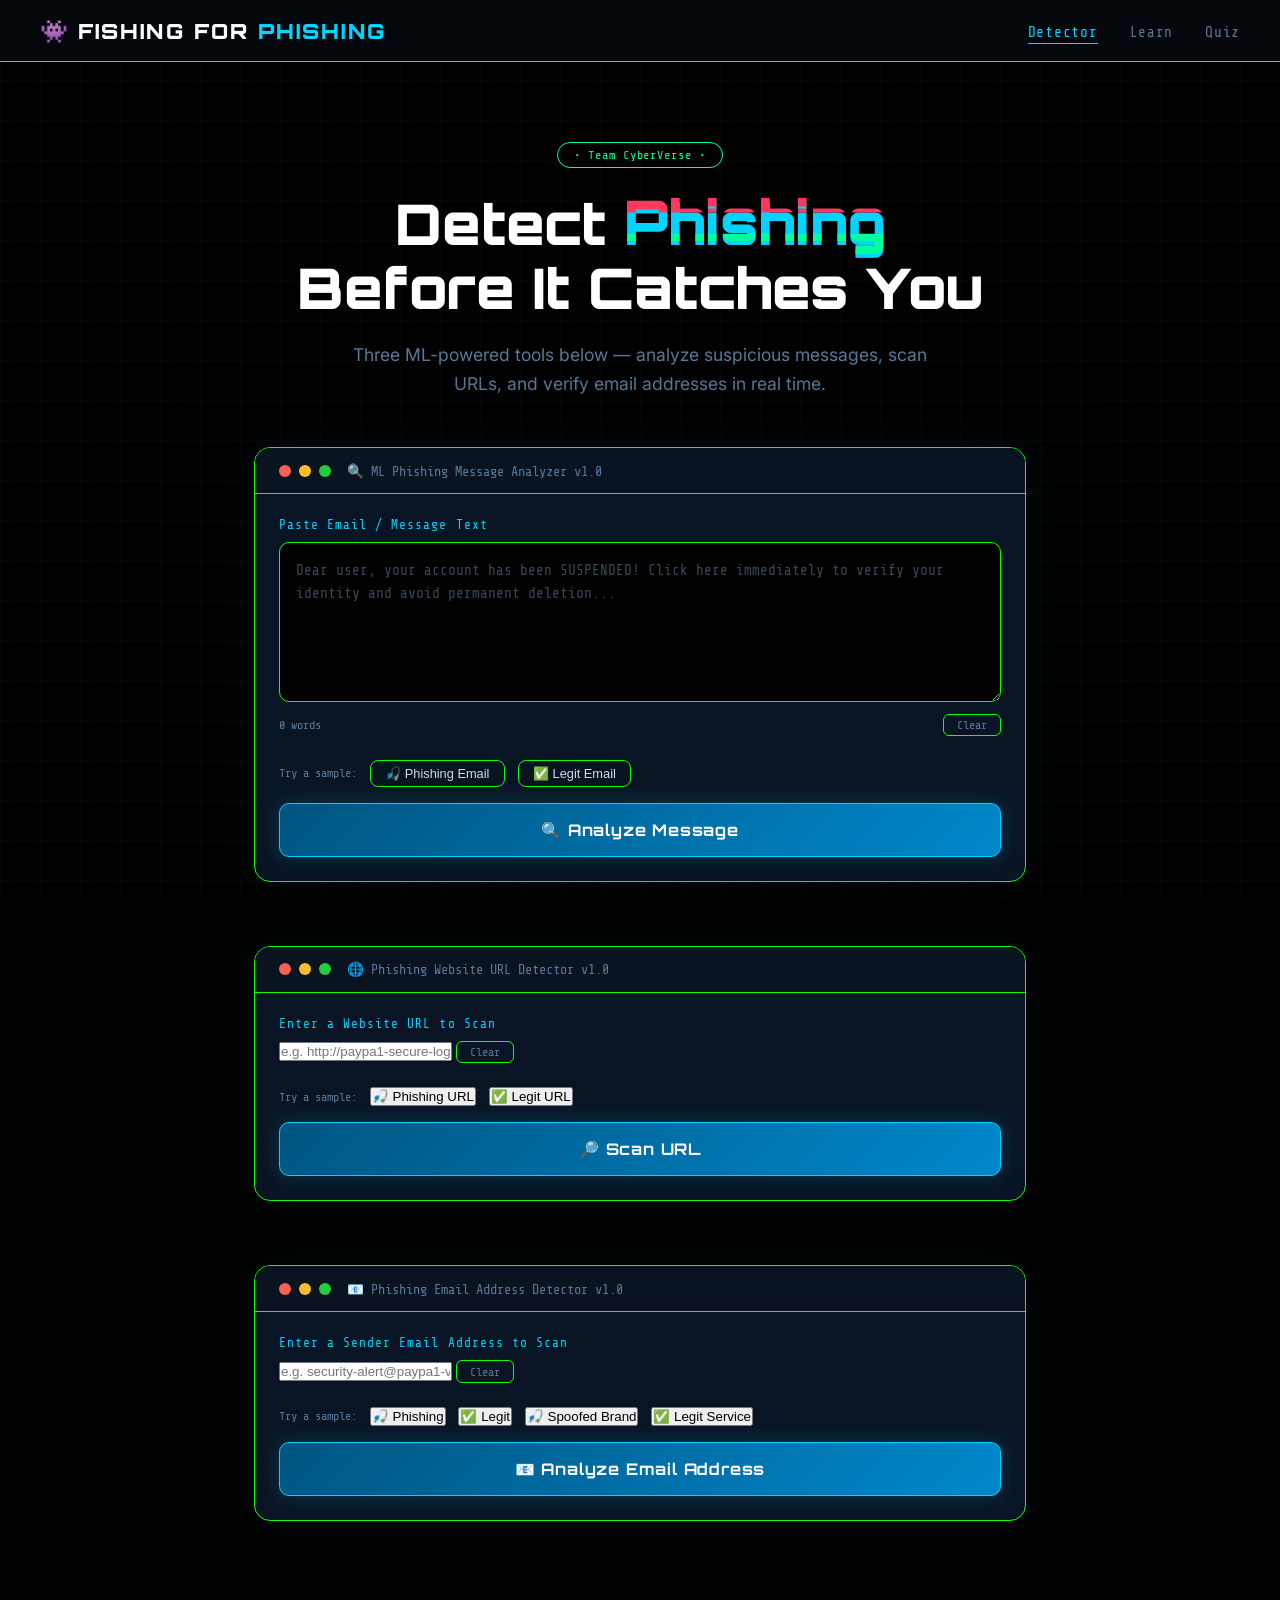
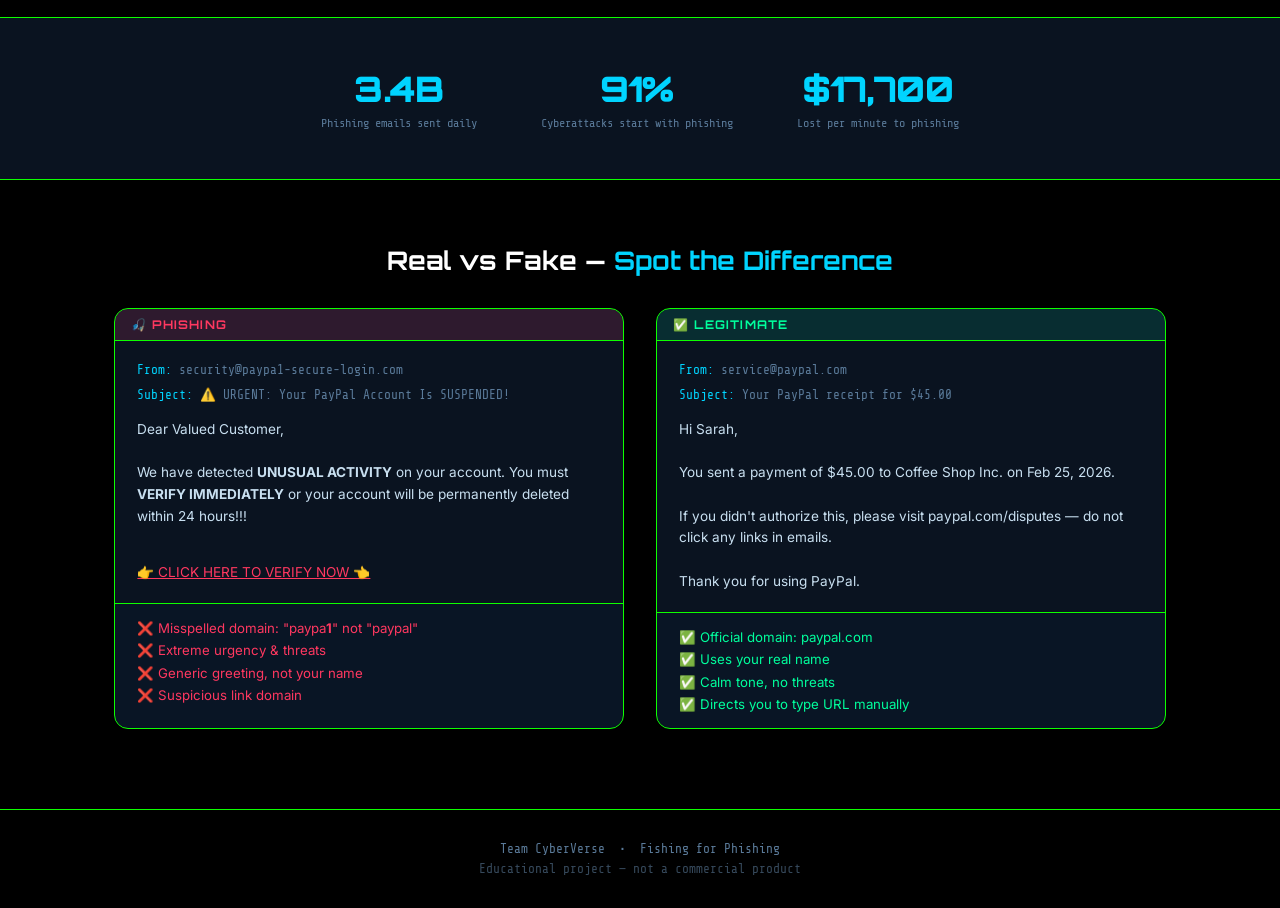
==== templates/index.html @ 33f304bc "added files via upload Added files to create repositary" ====
<!DOCTYPE html>
<html lang="en">
<head>
  <meta charset="UTF-8" />
  <meta name="viewport" content="width=device-width, initial-scale=1.0"/>
  <title>Fishing for Phishing</title>
  <link rel="stylesheet" href="/static/css/style.css" />
  <link href="https://fonts.googleapis.com/css2?family=Share+Tech+Mono&family=Orbitron:wght@400;700;900&family=Inter:wght@300;400;600&display=swap" rel="stylesheet"/>
</head>
<body>

  <div class="bg-grid"></div>
  <div class="scanline"></div>

  <!-- NAV -->
  <nav class="navbar">
    <div class="nav-logo">
      <span class="logo-icon">👾</span>
      <span class="logo-text">FISHING FOR <span class="accent">PHISHING</span></span>
    </div>
    <ul class="nav-links">
      <li><a href="/" class="active">Detector</a></li>
      <li><a href="/learn">Learn</a></li>
      <li><a href="/quiz">Quiz</a></li>
    </ul>
  </nav>

  <!-- HERO -->
  <section class="hero">
    <div class="hero-badge">• Team CyberVerse • </div>
    <h1 class="hero-title">
      Detect <span class="glitch" data-text="Phishing">Phishing</span><br/>Before It Catches You
    </h1>
    <p class="hero-subtitle">
      Three ML-powered tools below — analyze suspicious messages, scan URLs, and verify email addresses in real time.
    </p>
  </section>

  <!-- ══════════════════════════════════════════════
       CARD 1 — MESSAGE / EMAIL BODY DETECTOR
       ══════════════════════════════════════════════ -->
  <section class="detector-section">
    <div class="detector-card">
      <div class="card-header">
        <span class="terminal-dot red"></span>
        <span class="terminal-dot yellow"></span>
        <span class="terminal-dot green"></span>
        <span class="card-title">🔍 ML Phishing Message Analyzer v1.0</span>
      </div>

      <div class="input-area">
        <label for="messageInput">Paste Email / Message Text</label>
        <textarea id="messageInput" placeholder="Dear user, your account has been SUSPENDED! Click here immediately to verify your identity and avoid permanent deletion..."></textarea>
        <div class="input-meta">
          <span id="wordCount">0 words</span>
          <button id="clearBtn" class="btn-clear">Clear</button>
        </div>
      </div>

      <div class="samples">
        <span class="samples-label">Try a sample:</span>
        <button class="sample-btn" data-type="phishing">🎣 Phishing Email</button>
        <button class="sample-btn" data-type="legit">✅ Legit Email</button>
      </div>

      <button id="analyzeBtn" class="btn-analyze">
        <span class="btn-text">🔍 Analyze Message</span>
        <span class="btn-loading hidden">Scanning...</span>
      </button>

      <div id="resultPanel" class="result-panel hidden">
        <div class="result-header">
          <div id="verdictBadge" class="verdict-badge"></div>
          <div class="probability-wrap">
            <span class="prob-label">Phishing Probability</span>
            <div class="prob-bar-wrap"><div id="probBar" class="prob-bar"></div></div>
            <span id="probValue" class="prob-value"></span>
          </div>
        </div>
        <div class="result-columns">
          <div class="col">
            <h4 class="col-title danger-title">🚨 Red Flags</h4>
            <ul id="redFlagsList" class="flag-list"></ul>
          </div>
          <div class="col">
            <h4 class="col-title safe-title">🛡️ Safe Signs</h4>
            <ul id="safeSignsList" class="safe-list"></ul>
          </div>
        </div>
        <details class="features-details">
          <summary>⚙️ Feature Breakdown (ML Inputs)</summary>
          <div id="featuresGrid" class="features-grid"></div>
        </details>
      </div>
    </div>
  </section>

  <!-- ══════════════════════════════════════════════
       CARD 2 — URL / WEBSITE DETECTOR
       ══════════════════════════════════════════════ -->
  <section class="detector-section">
    <div class="detector-card">
      <div class="card-header">
        <span class="terminal-dot red"></span>
        <span class="terminal-dot yellow"></span>
        <span class="terminal-dot green"></span>
        <span class="card-title">🌐 Phishing Website URL Detector v1.0</span>
      </div>

      <div class="input-area">
        <label for="urlInput">Enter a Website URL to Scan</label>
        <div class="url-input-row">
          <input type="text" id="urlInput" class="url-input"
            placeholder="e.g. http://paypa1-secure-login.xyz/verify"
            autocomplete="off" spellcheck="false"/>
          <button id="clearUrlBtn" class="btn-clear">Clear</button>
        </div>
      </div>

      <div class="samples">
        <span class="samples-label">Try a sample:</span>
        <button class="url-sample-btn" data-url="http://paypa1-secure-login.xyz/verify?user=admin">🎣 Phishing URL</button>
        <button class="url-sample-btn" data-url="https://www.paypal.com/signin">✅ Legit URL</button>
      </div>

      <button id="analyzeUrlBtn" class="btn-analyze">
        <span class="url-btn-text">🔎 Scan URL</span>
        <span class="url-btn-loading hidden">Scanning...</span>
      </button>

      <div id="urlResultPanel" class="result-panel hidden">
        <div class="result-header">
          <div id="urlVerdictBadge" class="verdict-badge"></div>
          <div class="probability-wrap">
            <span class="prob-label">Phishing Probability</span>
            <div class="prob-bar-wrap"><div id="urlProbBar" class="prob-bar"></div></div>
            <span id="urlProbValue" class="prob-value"></span>
          </div>
        </div>
        <div class="result-columns">
          <div class="col">
            <h4 class="col-title danger-title">🚨 Suspicious Signals</h4>
            <ul id="urlRedFlagsList" class="flag-list"></ul>
          </div>
          <div class="col">
            <h4 class="col-title safe-title">🛡️ Safe Signals</h4>
            <ul id="urlSafeSignsList" class="safe-list"></ul>
          </div>
        </div>
        <details class="features-details">
          <summary>⚙️ URL Feature Breakdown (ML Inputs)</summary>
          <div id="urlFeaturesGrid" class="features-grid"></div>
        </details>
      </div>
    </div>
  </section>

  <!-- ══════════════════════════════════════════════
       CARD 3 — EMAIL ADDRESS DETECTOR
       ══════════════════════════════════════════════ -->
  <section class="detector-section">
    <div class="detector-card">
      <div class="card-header">
        <span class="terminal-dot red"></span>
        <span class="terminal-dot yellow"></span>
        <span class="terminal-dot green"></span>
        <span class="card-title">📧 Phishing Email Address Detector v1.0</span>
      </div>

      <div class="input-area">
        <label for="emailInput">Enter a Sender Email Address to Scan</label>
        <div class="url-input-row">
          <input type="text" id="emailInput" class="url-input"
            placeholder="e.g. security-alert@paypa1-verify.support"
            autocomplete="off" spellcheck="false"/>
          <button id="clearEmailBtn" class="btn-clear">Clear</button>
        </div>
      </div>

      <div class="samples">
        <span class="samples-label">Try a sample:</span>
        <button class="email-sample-btn" data-email="security-alert@paypa1-account-verify.support">🎣 Phishing</button>
        <button class="email-sample-btn" data-email="no-reply@github.com">✅ Legit</button>
        <button class="email-sample-btn" data-email="noreply@amaz0n-billing-update.xyz">🎣 Spoofed Brand</button>
        <button class="email-sample-btn" data-email="receipts@stripe.com">✅ Legit Service</button>
      </div>

      <button id="analyzeEmailBtn" class="btn-analyze">
        <span class="email-btn-text">📧 Analyze Email Address</span>
        <span class="email-btn-loading hidden">Scanning...</span>
      </button>

      <div id="emailResultPanel" class="result-panel hidden">
        <div class="result-header">
          <div id="emailVerdictBadge" class="verdict-badge"></div>
          <div class="probability-wrap">
            <span class="prob-label">Phishing Probability</span>
            <div class="prob-bar-wrap"><div id="emailProbBar" class="prob-bar"></div></div>
            <span id="emailProbValue" class="prob-value"></span>
          </div>
        </div>
        <div class="result-columns">
          <div class="col">
            <h4 class="col-title danger-title">🚨 Suspicious Signals</h4>
            <ul id="emailRedFlagsList" class="flag-list"></ul>
          </div>
          <div class="col">
            <h4 class="col-title safe-title">🛡️ Safe Signals</h4>
            <ul id="emailSafeSignsList" class="safe-list"></ul>
          </div>
        </div>
        <details class="features-details">
          <summary>⚙️ Email Feature Breakdown (ML Inputs)</summary>
          <div id="emailFeaturesGrid" class="features-grid"></div>
        </details>
      </div>
    </div>
  </section>

  <!-- STATS STRIP -->
  <section class="stats-strip">
    <div class="stat-item">
      <span class="stat-number">3.4B</span>
      <span class="stat-label">Phishing emails sent daily</span>
    </div>
    <div class="stat-item">
      <span class="stat-number">91%</span>
      <span class="stat-label">Cyberattacks start with phishing</span>
    </div>
    <div class="stat-item">
      <span class="stat-number">$17,700</span>
      <span class="stat-label">Lost per minute to phishing</span>
    </div>
  </section>

  <!-- EXAMPLES SECTION -->
  <section class="examples-section">
    <h2 class="section-title">Real vs Fake — <span class="accent">Spot the Difference</span></h2>
    <div class="examples-grid">

      <div class="example-card fake-card">
        <div class="example-badge fake-badge">🎣 PHISHING</div>
        <div class="email-mock">
          <div class="email-field"><span>From:</span> security@paypa1-secure-login.com</div>
          <div class="email-field"><span>Subject:</span> ⚠️ URGENT: Your PayPal Account Is SUSPENDED!</div>
          <div class="email-body">
            Dear Valued Customer,<br/><br/>
            We have detected <strong>UNUSUAL ACTIVITY</strong> on your account. You must
            <strong>VERIFY IMMEDIATELY</strong> or your account will be permanently deleted within 24 hours!!!<br/><br/>
            <a href="#" class="fake-link">👉 CLICK HERE TO VERIFY NOW 👈</a>
          </div>
        </div>
        <ul class="red-flags-list">
          <li>❌ Misspelled domain: "paypa<strong>1</strong>" not "paypal"</li>
          <li>❌ Extreme urgency &amp; threats</li>
          <li>❌ Generic greeting, not your name</li>
          <li>❌ Suspicious link domain</li>
        </ul>
      </div>

      <div class="example-card legit-card">
        <div class="example-badge legit-badge">✅ LEGITIMATE</div>
        <div class="email-mock">
          <div class="email-field"><span>From:</span> service@paypal.com</div>
          <div class="email-field"><span>Subject:</span> Your PayPal receipt for $45.00</div>
          <div class="email-body">
            Hi Sarah,<br/><br/>
            You sent a payment of $45.00 to Coffee Shop Inc. on Feb 25, 2026.<br/><br/>
            If you didn't authorize this, please visit paypal.com/disputes — do not click any links in emails.<br/><br/>
            Thank you for using PayPal.
          </div>
        </div>
        <ul class="green-flags-list">
          <li>✅ Official domain: paypal.com</li>
          <li>✅ Uses your real name</li>
          <li>✅ Calm tone, no threats</li>
          <li>✅ Directs you to type URL manually</li>
        </ul>
      </div>

    </div>
  </section>

  <footer class="footer">
    <p>Team CyberVerse &nbsp;•&nbsp; Fishing for Phishing</p>
    <p class="footer-sub">Educational project — not a commercial product</p>
  </footer>

  <!-- ✅ Script tag — MUST be at end of body so DOM is ready -->
  <script src="/static/js/main.js"></script>

</body>
</html>
---- static/css/style.css ----
/* ═══════════════════════════════════════════════
   PhishGuard — Cybersecurity Theme CSS
   Aesthetic: Dark terminal / cyber-noir
   Fonts: Orbitron (display) + Share Tech Mono + Inter
   ═══════════════════════════════════════════════ */

:root {
  --bg: #000000;
  --bg2: #0a1320;
  --bg3: #0f1e30;
  --panel: #091525;
  --border: #0dff00;
  --border-glow: #00aaff44;
  --accent: #00d4ff;
  --accent2: #00ff9d;
  --danger: #ff3860;
  --warning: #ffb300;
  --safe: #00ff9d;
  --text: #c8dff0;
  --text-dim: #5a7a99;
  --font-display: 'Orbitron', monospace;
  --font-mono: 'Share Tech Mono', monospace;
  --font-body: 'Inter', sans-serif;
}

*, *::before, *::after { box-sizing: border-box; margin: 0; padding: 0; }

html { scroll-behavior: smooth; }

body {
  background: var(--bg);
  color: var(--text);
  font-family: var(--font-body);
  min-height: 100vh;
  overflow-x: hidden;
  position: relative;
}

/* ── Animated grid background ─────────────────── */
.bg-grid {
  position: fixed;
  inset: 0;
  background-image:
    linear-gradient(rgba(0,212,255,0.04) 1px, transparent 1px),
    linear-gradient(90deg, rgba(0,212,255,0.04) 1px, transparent 1px);
  background-size: 40px 40px;
  z-index: 0;
  pointer-events: none;
}

.scanline {
  position: fixed;
  top: -100%;
  left: 0;
  width: 100%;
  height: 2px;
  background: linear-gradient(transparent, rgba(0,212,255,0.15), transparent);
  animation: scanline 6s linear infinite;
  z-index: 1;
  pointer-events: none;
}
@keyframes scanline { to { top: 200%; } }

/* ── Navbar ────────────────────────────────────── */
.navbar {
  position: sticky;
  top: 0;
  z-index: 100;
  display: flex;
  align-items: center;
  justify-content: space-between;
  padding: 1rem 2.5rem;
  background: rgba(5,10,15,0.85);
  backdrop-filter: blur(12px);
  border-bottom: 1px solid var(--border);
}

.nav-logo {
  display: flex;
  align-items: center;
  gap: 0.5rem;
  font-family: var(--font-display);
  font-size: 1.3rem;
  font-weight: 900;
  letter-spacing: 0.1em;
  color: #fff;
}
.logo-icon { font-size: 1.4rem; }
.logo-text .accent { color: var(--accent); }

.nav-links {
  list-style: none;
  display: flex;
  gap: 2rem;
}
.nav-links a {
  text-decoration: none;
  color: var(--text-dim);
  font-family: var(--font-mono);
  font-size: 0.9rem;
  letter-spacing: 0.05em;
  transition: color 0.2s;
  position: relative;
  padding-bottom: 4px;
}
.nav-links a::after {
  content: '';
  position: absolute;
  bottom: 0; left: 0;
  width: 0; height: 1px;
  background: var(--accent);
  transition: width 0.3s;
}
.nav-links a:hover, .nav-links a.active {
  color: var(--accent);
}
.nav-links a:hover::after, .nav-links a.active::after { width: 100%; }

/* ── Hero ──────────────────────────────────────── */
.hero, .page-hero {
  position: relative;
  z-index: 2;
  text-align: center;
  padding: 5rem 2rem 3rem;
}

.hero-badge {
  display: inline-block;
  font-family: var(--font-mono);
  font-size: 0.75rem;
  color: var(--accent2);
  border: 1px solid var(--accent2);
  padding: 0.3rem 1rem;
  border-radius: 100px;
  margin-bottom: 1.5rem;
  letter-spacing: 0.08em;
  animation: pulse-border 3s ease-in-out infinite;
}
@keyframes pulse-border {
  0%,100% { box-shadow: 0 0 0 0 rgba(0,255,157,0.2); }
  50% { box-shadow: 0 0 0 8px rgba(0,255,157,0); }
}

.hero-title {
  font-family: var(--font-display);
  font-size: clamp(2rem, 5vw, 3.5rem);
  font-weight: 900;
  line-height: 1.15;
  color: #fff;
  margin-bottom: 1.2rem;
}
.accent { color: var(--accent); }

/* Glitch effect */
.glitch {
  position: relative;
  color: var(--accent);
}
.glitch::before, .glitch::after {
  content: attr(data-text);
  position: absolute;
  left: 0; top: 0;
  width: 100%; height: 100%;
}
.glitch::before {
  color: var(--danger);
  animation: glitch1 3s infinite;
  clip-path: polygon(0 0, 100% 0, 100% 35%, 0 35%);
}
.glitch::after {
  color: var(--accent2);
  animation: glitch2 3s infinite;
  clip-path: polygon(0 65%, 100% 65%, 100% 100%, 0 100%);
}
@keyframes glitch1 {
  0%,90%,100% { transform: translate(0); }
  92% { transform: translate(-3px, 1px); }
  94% { transform: translate(3px, -1px); }
}
@keyframes glitch2 {
  0%,90%,100% { transform: translate(0); }
  93% { transform: translate(3px, 1px); }
  95% { transform: translate(-3px, -1px); }
}

.hero-subtitle {
  font-size: 1.1rem;
  color: var(--text-dim);
  max-width: 600px;
  margin: 0 auto;
  line-height: 1.7;
}

/* ── Detector Card ─────────────────────────────── */
.detector-section {
  position: relative;
  z-index: 2;
  max-width: 820px;
  margin: 0 auto;
  padding: 0 1.5rem 4rem;
}

.detector-card {
  background: var(--panel);
  border: 1px solid var(--border);
  border-radius: 16px;
  overflow: hidden;
  box-shadow: 0 0 40px rgba(0,212,255,0.05), 0 0 80px rgba(0,0,0,0.5);
}

.card-header {
  background: var(--bg2);
  border-bottom: 1px solid var(--border);
  padding: 0.9rem 1.5rem;
  display: flex;
  align-items: center;
  gap: 0.5rem;
}
.terminal-dot {
  width: 12px; height: 12px;
  border-radius: 50%;
}
.terminal-dot.red    { background: #ff5f56; }
.terminal-dot.yellow { background: #ffbd2e; }
.terminal-dot.green  { background: #27c93f; }
.card-title {
  margin-left: 0.5rem;
  font-family: var(--font-mono);
  font-size: 0.85rem;
  color: var(--text-dim);
}

.input-area {
  padding: 1.5rem;
}
.input-area label {
  display: block;
  font-family: var(--font-mono);
  font-size: 0.8rem;
  color: var(--accent);
  letter-spacing: 0.08em;
  margin-bottom: 0.6rem;
}
textarea {
  width: 100%;
  min-height: 160px;
  background: var(--bg);
  border: 1px solid var(--border);
  border-radius: 10px;
  color: var(--text);
  font-family: var(--font-mono);
  font-size: 0.9rem;
  padding: 1rem;
  resize: vertical;
  transition: border-color 0.3s, box-shadow 0.3s;
  line-height: 1.6;
}
textarea:focus {
  outline: none;
  border-color: var(--accent);
  box-shadow: 0 0 0 3px rgba(0,212,255,0.1);
}
textarea::placeholder { color: var(--text-dim); opacity: 0.6; }

.input-meta {
  display: flex;
  justify-content: space-between;
  align-items: center;
  margin-top: 0.5rem;
  font-family: var(--font-mono);
  font-size: 0.75rem;
  color: var(--text-dim);
}
.btn-clear {
  background: none;
  border: 1px solid var(--border);
  color: var(--text-dim);
  padding: 0.2rem 0.8rem;
  border-radius: 6px;
  cursor: pointer;
  font-family: var(--font-mono);
  font-size: 0.75rem;
  transition: all 0.2s;
}
.btn-clear:hover { color: var(--danger); border-color: var(--danger); }

/* Samples */
.samples {
  padding: 0 1.5rem 1rem;
  display: flex;
  align-items: center;
  gap: 0.8rem;
  flex-wrap: wrap;
}
.samples-label {
  font-family: var(--font-mono);
  font-size: 0.75rem;
  color: var(--text-dim);
}
.sample-btn {
  border: 1px solid var(--border);
  background: var(--bg2);
  color: var(--text);
  padding: 0.3rem 0.9rem;
  border-radius: 8px;
  cursor: pointer;
  font-size: 0.8rem;
  transition: all 0.2s;
}
.sample-btn:hover { border-color: var(--accent); color: var(--accent); }

/* Analyze Button */
.btn-analyze {
  display: block;
  width: calc(100% - 3rem);
  margin: 0 1.5rem 1.5rem;
  padding: 1rem;
  background: linear-gradient(135deg, #005580, #0088cc);
  border: 1px solid var(--accent);
  border-radius: 10px;
  color: #fff;
  font-family: var(--font-display);
  font-size: 1rem;
  font-weight: 700;
  letter-spacing: 0.05em;
  cursor: pointer;
  transition: all 0.3s;
  box-shadow: 0 0 20px rgba(0,212,255,0.2);
  text-decoration: none;
}
.btn-analyze:hover {
  background: linear-gradient(135deg, #006699, #00aaff);
  box-shadow: 0 0 30px rgba(0,212,255,0.4);
  transform: translateY(-1px);
}

.hidden { display: none !important; }

/* ── Result Panel ──────────────────────────────── */
.result-panel {
  border-top: 1px solid var(--border);
  padding: 1.5rem;
  animation: fadeIn 0.4s ease;
}
@keyframes fadeIn { from { opacity:0; transform:translateY(10px); } to { opacity:1; transform:none; } }

.result-header {
  display: flex;
  align-items: center;
  gap: 2rem;
  flex-wrap: wrap;
  margin-bottom: 1.5rem;
}

.verdict-badge {
  padding: 0.5rem 1.5rem;
  border-radius: 8px;
  font-family: var(--font-display);
  font-size: 1.1rem;
  font-weight: 900;
  letter-spacing: 0.1em;
}
.verdict-phishing {
  background: rgba(255,56,96,0.15);
  border: 2px solid var(--danger);
  color: var(--danger);
  box-shadow: 0 0 20px rgba(255,56,96,0.2);
}
.verdict-legit {
  background: rgba(0,255,157,0.1);
  border: 2px solid var(--safe);
  color: var(--safe);
  box-shadow: 0 0 20px rgba(0,255,157,0.2);
}

.probability-wrap { flex: 1; min-width: 200px; }
.prob-label {
  font-family: var(--font-mono);
  font-size: 0.75rem;
  color: var(--text-dim);
  display: block;
  margin-bottom: 0.4rem;
}
.prob-bar-wrap {
  height: 8px;
  background: var(--bg);
  border-radius: 100px;
  overflow: hidden;
  border: 1px solid var(--border);
}
.prob-bar {
  height: 100%;
  border-radius: 100px;
  transition: width 1s cubic-bezier(0.25, 1, 0.5, 1);
}
.prob-bar.danger { background: linear-gradient(90deg, var(--warning), var(--danger)); }
.prob-bar.safe   { background: linear-gradient(90deg, var(--accent), var(--safe)); }
.prob-value {
  font-family: var(--font-mono);
  font-size: 0.85rem;
  color: var(--text);
  margin-top: 0.3rem;
  display: block;
}

/* Result columns */
.result-columns {
  display: grid;
  grid-template-columns: 1fr 1fr;
  gap: 1.5rem;
  margin-bottom: 1.5rem;
}
@media (max-width: 580px) { .result-columns { grid-template-columns: 1fr; } }

.col-title {
  font-family: var(--font-mono);
  font-size: 0.8rem;
  letter-spacing: 0.06em;
  margin-bottom: 0.8rem;
}
.danger-title { color: var(--danger); }
.safe-title { color: var(--safe); }

.flag-list, .safe-list {
  list-style: none;
  display: flex;
  flex-direction: column;
  gap: 0.5rem;
}
.flag-list li, .safe-list li {
  font-size: 0.85rem;
  padding: 0.5rem 0.8rem;
  border-radius: 8px;
  line-height: 1.4;
}
.flag-list li { background: rgba(255,56,96,0.08); border-left: 2px solid var(--danger); }
.safe-list li { background: rgba(0,255,157,0.08); border-left: 2px solid var(--safe); }

/* Features details */
.features-details {
  border: 1px solid var(--border);
  border-radius: 10px;
  overflow: hidden;
}
.features-details summary {
  padding: 0.8rem 1rem;
  cursor: pointer;
  font-family: var(--font-mono);
  font-size: 0.8rem;
  color: var(--text-dim);
  background: var(--bg2);
  user-select: none;
}
.features-details summary:hover { color: var(--accent); }

.features-grid {
  display: grid;
  grid-template-columns: repeat(auto-fill, minmax(160px, 1fr));
  gap: 0.8rem;
  padding: 1rem;
  background: var(--bg);
}
.feature-item {
  background: var(--bg2);
  border: 1px solid var(--border);
  border-radius: 8px;
  padding: 0.6rem 0.8rem;
}
.feature-name {
  font-family: var(--font-mono);
  font-size: 0.7rem;
  color: var(--text-dim);
  display: block;
  margin-bottom: 0.2rem;
}
.feature-val {
  font-family: var(--font-display);
  font-size: 1rem;
  color: var(--accent);
}

/* ── Stats Strip ───────────────────────────────── */
.stats-strip {
  position: relative;
  z-index: 2;
  display: flex;
  justify-content: center;
  gap: 4rem;
  flex-wrap: wrap;
  padding: 3rem 2rem;
  background: var(--bg2);
  border-top: 1px solid var(--border);
  border-bottom: 1px solid var(--border);
  margin: 2rem 0;
}
.stat-item { text-align: center; }
.stat-number {
  display: block;
  font-family: var(--font-display);
  font-size: 2.2rem;
  font-weight: 900;
  color: var(--accent);
  letter-spacing: -0.02em;
}
.stat-label {
  font-family: var(--font-mono);
  font-size: 0.75rem;
  color: var(--text-dim);
  margin-top: 0.3rem;
}

/* ── Examples ──────────────────────────────────── */
.examples-section {
  position: relative;
  z-index: 2;
  max-width: 1100px;
  margin: 0 auto;
  padding: 2rem 1.5rem 5rem;
}
.section-title {
  font-family: var(--font-display);
  font-size: 1.6rem;
  font-weight: 700;
  color: #fff;
  margin-bottom: 2rem;
  text-align: center;
}
.examples-grid {
  display: grid;
  grid-template-columns: 1fr 1fr;
  gap: 2rem;
}
@media (max-width: 700px) { .examples-grid { grid-template-columns: 1fr; } }

.example-card {
  background: var(--panel);
  border-radius: 14px;
  overflow: hidden;
  border: 1px solid var(--border);
}
.example-badge {
  padding: 0.5rem 1rem;
  font-family: var(--font-display);
  font-size: 0.75rem;
  font-weight: 700;
  letter-spacing: 0.1em;
}
.fake-badge { background: rgba(255,56,96,0.15); color: var(--danger); }
.legit-badge { background: rgba(0,255,157,0.1); color: var(--safe); }

.email-mock {
  padding: 1.2rem 1.4rem;
  font-size: 0.85rem;
  line-height: 1.6;
  background: var(--bg2);
  border-top: 1px solid var(--border);
  border-bottom: 1px solid var(--border);
}
.email-field {
  margin-bottom: 0.3rem;
  font-family: var(--font-mono);
  font-size: 0.8rem;
  color: var(--text-dim);
}
.email-field span { color: var(--accent); }
.email-body {
  margin-top: 0.8rem;
  color: var(--text);
  font-size: 0.85rem;
}
.fake-link {
  color: var(--danger);
  text-decoration: underline;
  display: block;
  margin-top: 0.8rem;
}

.red-flags-list, .green-flags-list {
  list-style: none;
  padding: 1rem 1.4rem;
  display: flex;
  flex-direction: column;
  gap: 0.4rem;
}
.red-flags-list li { color: var(--danger); font-size: 0.83rem; }
.green-flags-list li { color: var(--safe); font-size: 0.83rem; }

/* ── Learn Page ────────────────────────────────── */
.learn-section {
  position: relative;
  z-index: 2;
  max-width: 820px;
  margin: 0 auto;
  padding: 0 1.5rem 5rem;
  display: flex;
  flex-direction: column;
  gap: 1.5rem;
}
.learn-card {
  background: var(--panel);
  border: 1px solid var(--border);
  border-radius: 14px;
  padding: 2rem;
}
.learn-icon {
  font-size: 2rem;
  margin-bottom: 0.8rem;
}
.learn-card h3 {
  font-family: var(--font-display);
  font-size: 1.1rem;
  color: var(--accent);
  margin-bottom: 1rem;
}
.learn-card p {
  color: var(--text);
  line-height: 1.8;
  margin-bottom: 0.8rem;
}

.type-grid {
  display: grid;
  grid-template-columns: repeat(auto-fill, minmax(200px, 1fr));
  gap: 1rem;
  margin-top: 0.5rem;
}
.type-item {
  background: var(--bg2);
  border: 1px solid var(--border);
  border-radius: 10px;
  padding: 0.8rem 1rem;
}
.type-item strong { color: var(--accent2); display: block; margin-bottom: 0.3rem; font-size: 0.9rem; }
.type-item p { font-size: 0.82rem; color: var(--text-dim); margin: 0; }

.redflags-ol {
  padding-left: 1.2rem;
  display: flex;
  flex-direction: column;
  gap: 0.6rem;
}
.redflags-ol li {
  color: var(--text);
  font-size: 0.9rem;
  line-height: 1.6;
}
.redflags-ol li strong { color: var(--danger); }

.feature-pills {
  display: flex;
  flex-wrap: wrap;
  gap: 0.6rem;
  margin-top: 0.8rem;
}
.pill {
  background: rgba(0,212,255,0.1);
  border: 1px solid rgba(0,212,255,0.3);
  color: var(--accent);
  padding: 0.3rem 0.8rem;
  border-radius: 100px;
  font-family: var(--font-mono);
  font-size: 0.75rem;
}

.best-practices {
  padding-left: 1.2rem;
  display: flex;
  flex-direction: column;
  gap: 0.6rem;
}
.best-practices li {
  color: var(--text);
  font-size: 0.9rem;
  line-height: 1.6;
}

/* ── Quiz Page ─────────────────────────────────── */
.quiz-section {
  position: relative;
  z-index: 2;
  max-width: 700px;
  margin: 0 auto;
  padding: 0 1.5rem 5rem;
}
.quiz-progress-wrap {
  display: flex;
  align-items: center;
  gap: 1rem;
  margin-bottom: 1.5rem;
}
.quiz-progress-bar {
  flex: 1;
  height: 6px;
  background: var(--bg2);
  border-radius: 100px;
  border: 1px solid var(--border);
  overflow: hidden;
}
.progress-fill {
  height: 100%;
  background: linear-gradient(90deg, var(--accent), var(--accent2));
  border-radius: 100px;
  transition: width 0.5s ease;
}
.progress-text {
  font-family: var(--font-mono);
  font-size: 0.75rem;
  color: var(--text-dim);
  white-space: nowrap;
}
.score-display {
  text-align: right;
  font-family: var(--font-display);
  font-size: 0.85rem;
  color: var(--accent2);
  margin-bottom: 1.2rem;
}

.question-card {
  background: var(--panel);
  border: 1px solid var(--border);
  border-radius: 16px;
  padding: 2rem;
  animation: fadeIn 0.3s ease;
}
.question-badge {
  display: inline-block;
  padding: 0.3rem 1rem;
  border-radius: 8px;
  font-family: var(--font-mono);
  font-size: 0.75rem;
  font-weight: 700;
  margin-bottom: 1rem;
}
.badge-phishing { background: rgba(255,56,96,0.15); color: var(--danger); border: 1px solid var(--danger); }
.badge-legit    { background: rgba(0,255,157,0.1); color: var(--safe); border: 1px solid var(--safe); }

.question-text {
  font-size: 1rem;
  line-height: 1.7;
  color: var(--text);
  margin-bottom: 1.5rem;
  font-family: var(--font-mono);
  background: var(--bg2);
  padding: 1rem;
  border-radius: 10px;
  border-left: 3px solid var(--border);
}

.options-container {
  display: flex;
  flex-direction: column;
  gap: 0.8rem;
}
.option-btn {
  width: 100%;
  text-align: left;
  padding: 0.9rem 1.2rem;
  background: var(--bg2);
  border: 1px solid var(--border);
  border-radius: 10px;
  color: var(--text);
  cursor: pointer;
  font-size: 0.9rem;
  transition: all 0.2s;
  font-family: var(--font-body);
}
.option-btn:hover:not(:disabled) {
  border-color: var(--accent);
  color: var(--accent);
  background: rgba(0,212,255,0.05);
}
.option-btn.correct {
  border-color: var(--safe);
  background: rgba(0,255,157,0.1);
  color: var(--safe);
}
.option-btn.wrong {
  border-color: var(--danger);
  background: rgba(255,56,96,0.1);
  color: var(--danger);
}
.option-btn:disabled { cursor: default; }

.explanation {
  margin-top: 1.2rem;
  padding: 1rem;
  background: var(--bg2);
  border-radius: 10px;
  border-left: 3px solid var(--accent);
  font-size: 0.88rem;
  line-height: 1.6;
  color: var(--text);
  animation: fadeIn 0.3s ease;
}

.btn-next {
  margin-top: 1.2rem;
  padding: 0.8rem 2rem;
  background: var(--bg3);
  border: 1px solid var(--accent);
  border-radius: 10px;
  color: var(--accent);
  cursor: pointer;
  font-family: var(--font-mono);
  font-size: 0.9rem;
  transition: all 0.2s;
  animation: fadeIn 0.3s ease;
}
.btn-next:hover { background: rgba(0,212,255,0.1); }

/* Results screen */
.results-screen {
  background: var(--panel);
  border: 1px solid var(--border);
  border-radius: 16px;
  padding: 3rem 2rem;
  text-align: center;
  animation: fadeIn 0.5s ease;
}
.result-icon { font-size: 4rem; margin-bottom: 1rem; }
.result-title {
  font-family: var(--font-display);
  font-size: 1.8rem;
  color: #fff;
  margin-bottom: 0.8rem;
}
.result-desc { color: var(--text-dim); margin-bottom: 1.5rem; }
.final-score {
  font-family: var(--font-display);
  font-size: 3rem;
  font-weight: 900;
  color: var(--accent);
  margin: 1rem 0;
}
.btn-secondary {
  color: var(--accent2);
  text-decoration: underline;
  font-family: var(--font-mono);
  font-size: 0.9rem;
}

/* ── Footer ────────────────────────────────────── */
.footer {
  position: relative;
  z-index: 2;
  text-align: center;
  padding: 2rem;
  border-top: 1px solid var(--border);
  font-family: var(--font-mono);
  font-size: 0.8rem;
  color: var(--text-dim);
}
.footer-sub { margin-top: 0.4rem; opacity: 0.6; }
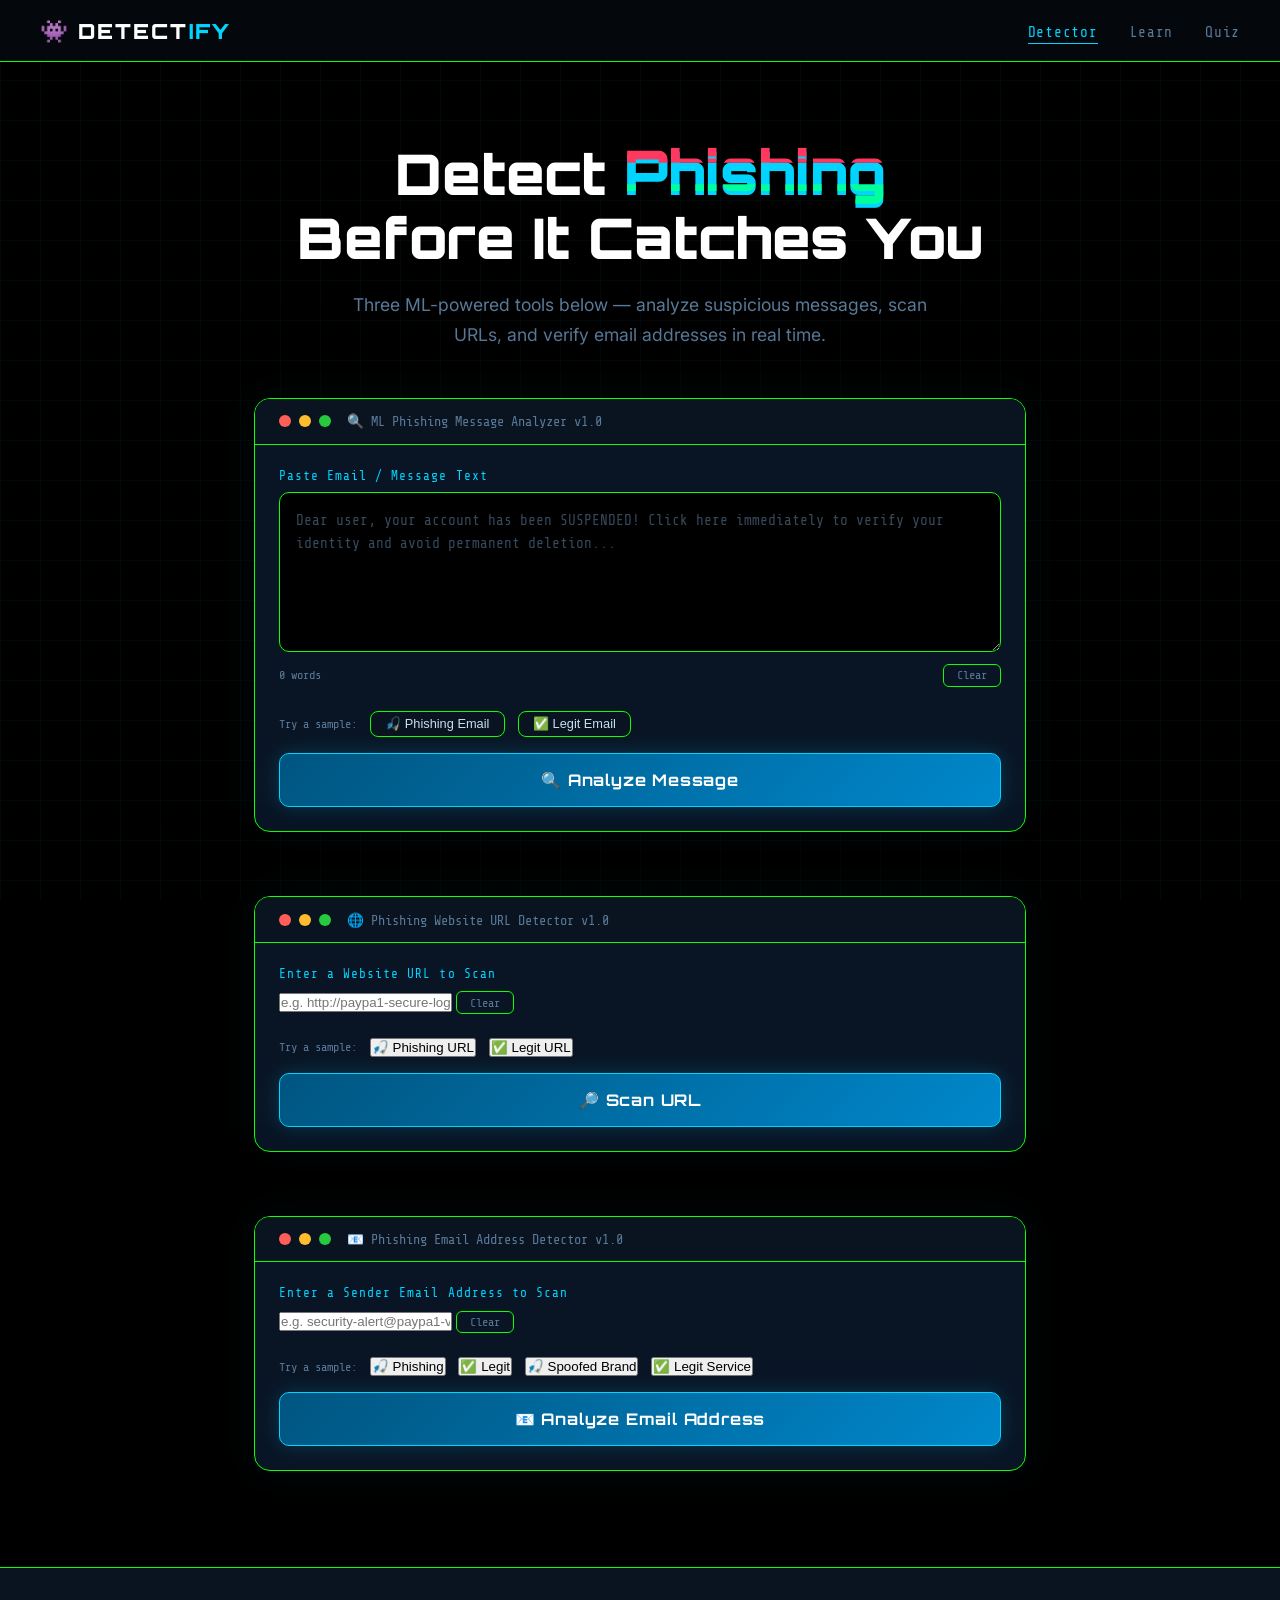
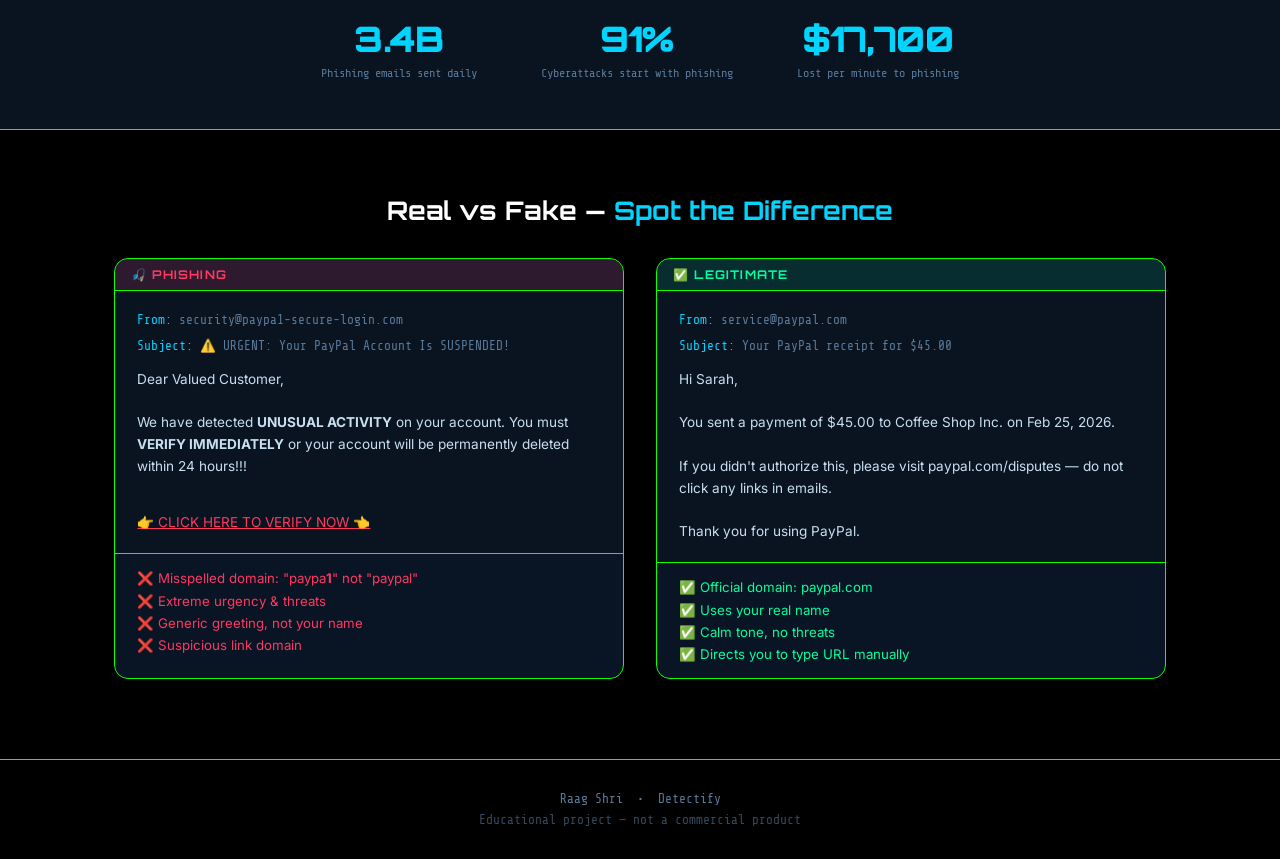
==== commit dd7300ae: "Fix HTML encoding issues in index.html" ====
--- a/templates/index.html
+++ b/templates/index.html
@@ -3,7 +3,7 @@
 <head>
   <meta charset="UTF-8" />
   <meta name="viewport" content="width=device-width, initial-scale=1.0"/>
-  <title>Fishing for Phishing</title>
+  <title>Detectify</title>
   <link rel="stylesheet" href="/static/css/style.css" />
   <link href="https://fonts.googleapis.com/css2?family=Share+Tech+Mono&family=Orbitron:wght@400;700;900&family=Inter:wght@300;400;600&display=swap" rel="stylesheet"/>
 </head>
@@ -16,7 +16,7 @@
   <nav class="navbar">
     <div class="nav-logo">
       <span class="logo-icon">👾</span>
-      <span class="logo-text">FISHING FOR <span class="accent">PHISHING</span></span>
+      <span class="logo-text">DETECT<span class="accent">IFY</span></span>
     </div>
     <ul class="nav-links">
       <li><a href="/" class="active">Detector</a></li>
@@ -27,7 +27,6 @@
 
   <!-- HERO -->
   <section class="hero">
-    <div class="hero-badge">• Team CyberVerse • </div>
     <h1 class="hero-title">
       Detect <span class="glitch" data-text="Phishing">Phishing</span><br/>Before It Catches You
     </h1>
@@ -282,7 +281,7 @@
   </section>
 
   <footer class="footer">
-    <p>Team CyberVerse &nbsp;•&nbsp; Fishing for Phishing</p>
+    <p>Raag Shri &nbsp;•&nbsp; Detectify</p>
     <p class="footer-sub">Educational project — not a commercial product</p>
   </footer>
 
@@ -290,4 +289,4 @@
   <script src="/static/js/main.js"></script>
 
 </body>
-</html>+</html>
